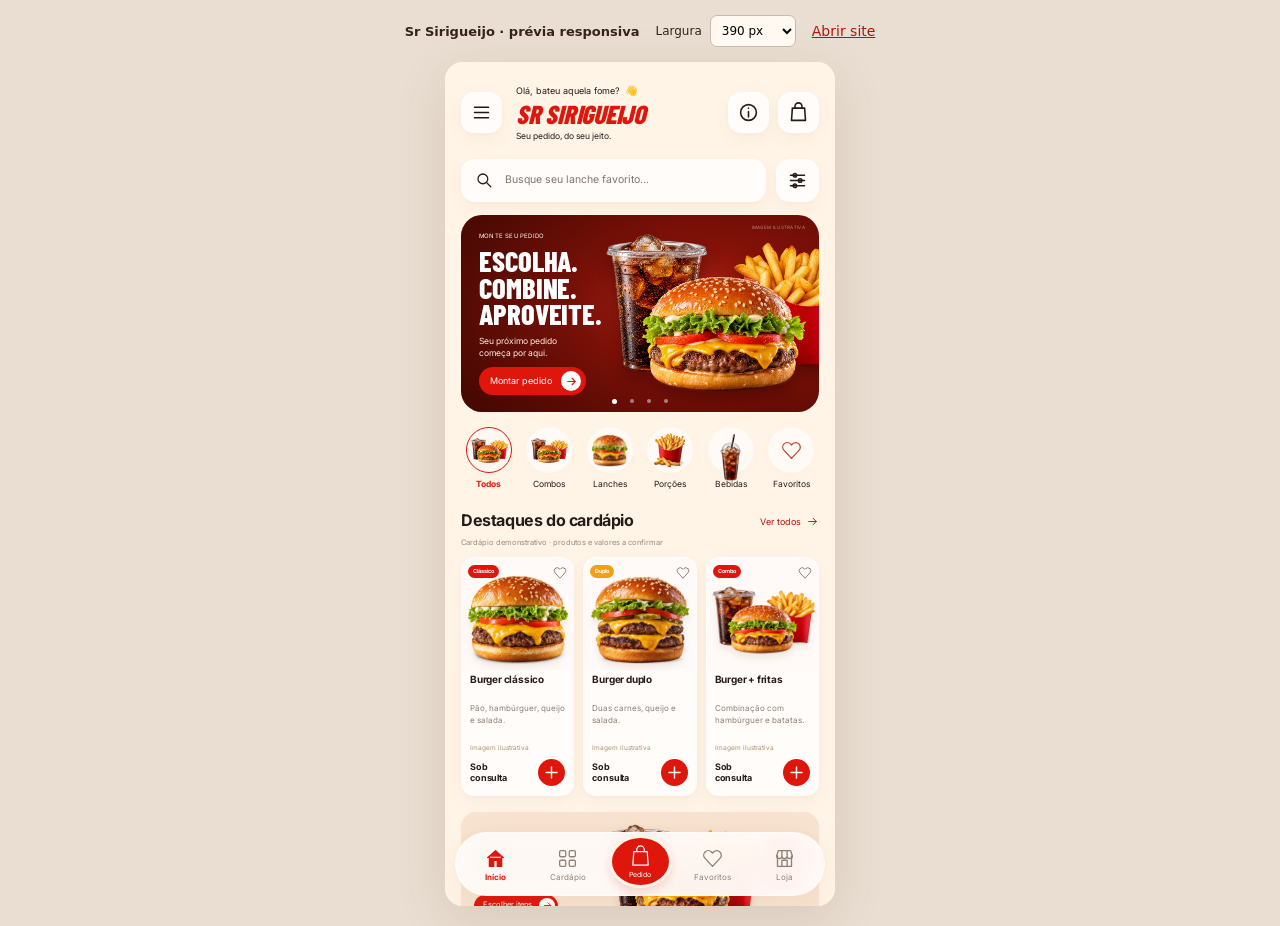
==== preview.html @ d632b4e0 "Refazer loja com referência visual, três colunas e navegação mobile" ====
<!doctype html>
<html lang="pt-BR">
<head>
  <meta charset="utf-8">
  <meta name="viewport" content="width=device-width,initial-scale=1">
  <meta name="robots" content="noindex,nofollow">
  <title>Sr Sirigueijo — revisão responsiva</title>
  <style>
    *{box-sizing:border-box}body{margin:0;background:#eaded2;color:#35221a;font:14px system-ui,sans-serif}header{display:flex;justify-content:center;align-items:center;gap:16px;flex-wrap:wrap;padding:15px}label{display:flex;align-items:center;gap:8px;font-size:12px}select{font:inherit;border:1px solid #ccb9a7;border-radius:7px;background:#fff9f2;padding:7px}a{color:#ae160c}iframe{display:block;width:390px;max-width:100%;height:844px;border:0;border-radius:18px;background:#fff4e6;margin:0 auto 20px;box-shadow:0 12px 50px #63422120}header>strong{font-size:13px}
  </style>
</head>
<body>
  <header><strong>Sr Sirigueijo · prévia responsiva</strong><label for="width">Largura <select id="width"><option value="320">320 px</option><option value="360">360 px</option><option value="390" selected>390 px</option><option value="430">430 px</option><option value="1024">Desktop</option></select></label><a href="./">Abrir site</a></header>
  <iframe id="mobile-preview" title="Prévia celular" src="index.html?v=20261014-reference-1"></iframe>
  <script>document.querySelector('#width').addEventListener('change',event=>{document.querySelector('#mobile-preview').style.width=event.target.value+'px';});</script>
</body>
</html>
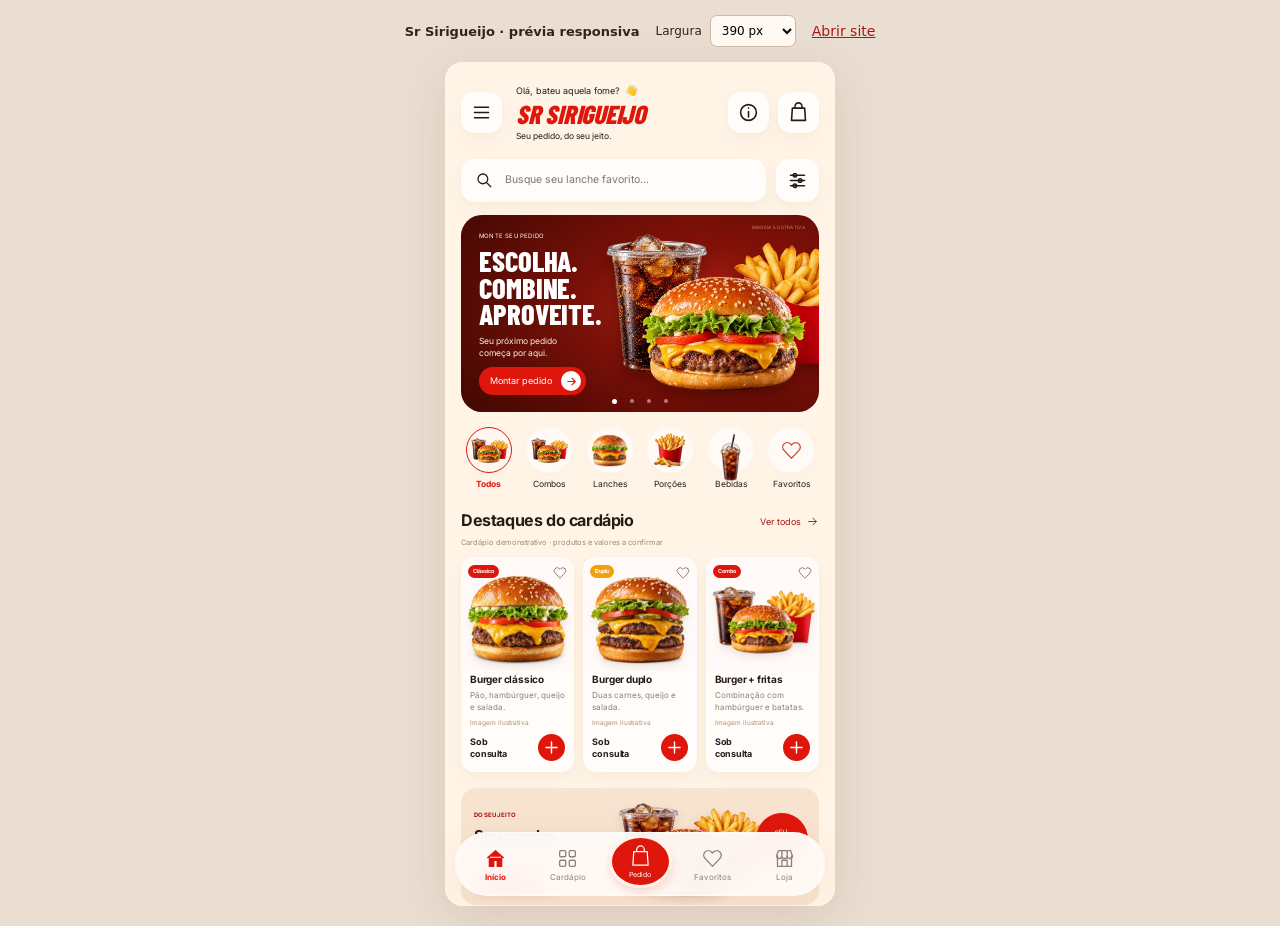
==== commit c38c290b: "Ajustar proporções dos cards e banner em celulares pequenos" ====
--- a/preview.html
+++ b/preview.html
@@ -11,7 +11,7 @@
 </head>
 <body>
   <header><strong>Sr Sirigueijo · prévia responsiva</strong><label for="width">Largura <select id="width"><option value="320">320 px</option><option value="360">360 px</option><option value="390" selected>390 px</option><option value="430">430 px</option><option value="1024">Desktop</option></select></label><a href="./">Abrir site</a></header>
-  <iframe id="mobile-preview" title="Prévia celular" src="index.html?v=20261014-reference-1"></iframe>
+  <iframe id="mobile-preview" title="Prévia celular" src="index.html?v=20261014-reference-2"></iframe>
   <script>document.querySelector('#width').addEventListener('change',event=>{document.querySelector('#mobile-preview').style.width=event.target.value+'px';});</script>
 </body>
 </html>
